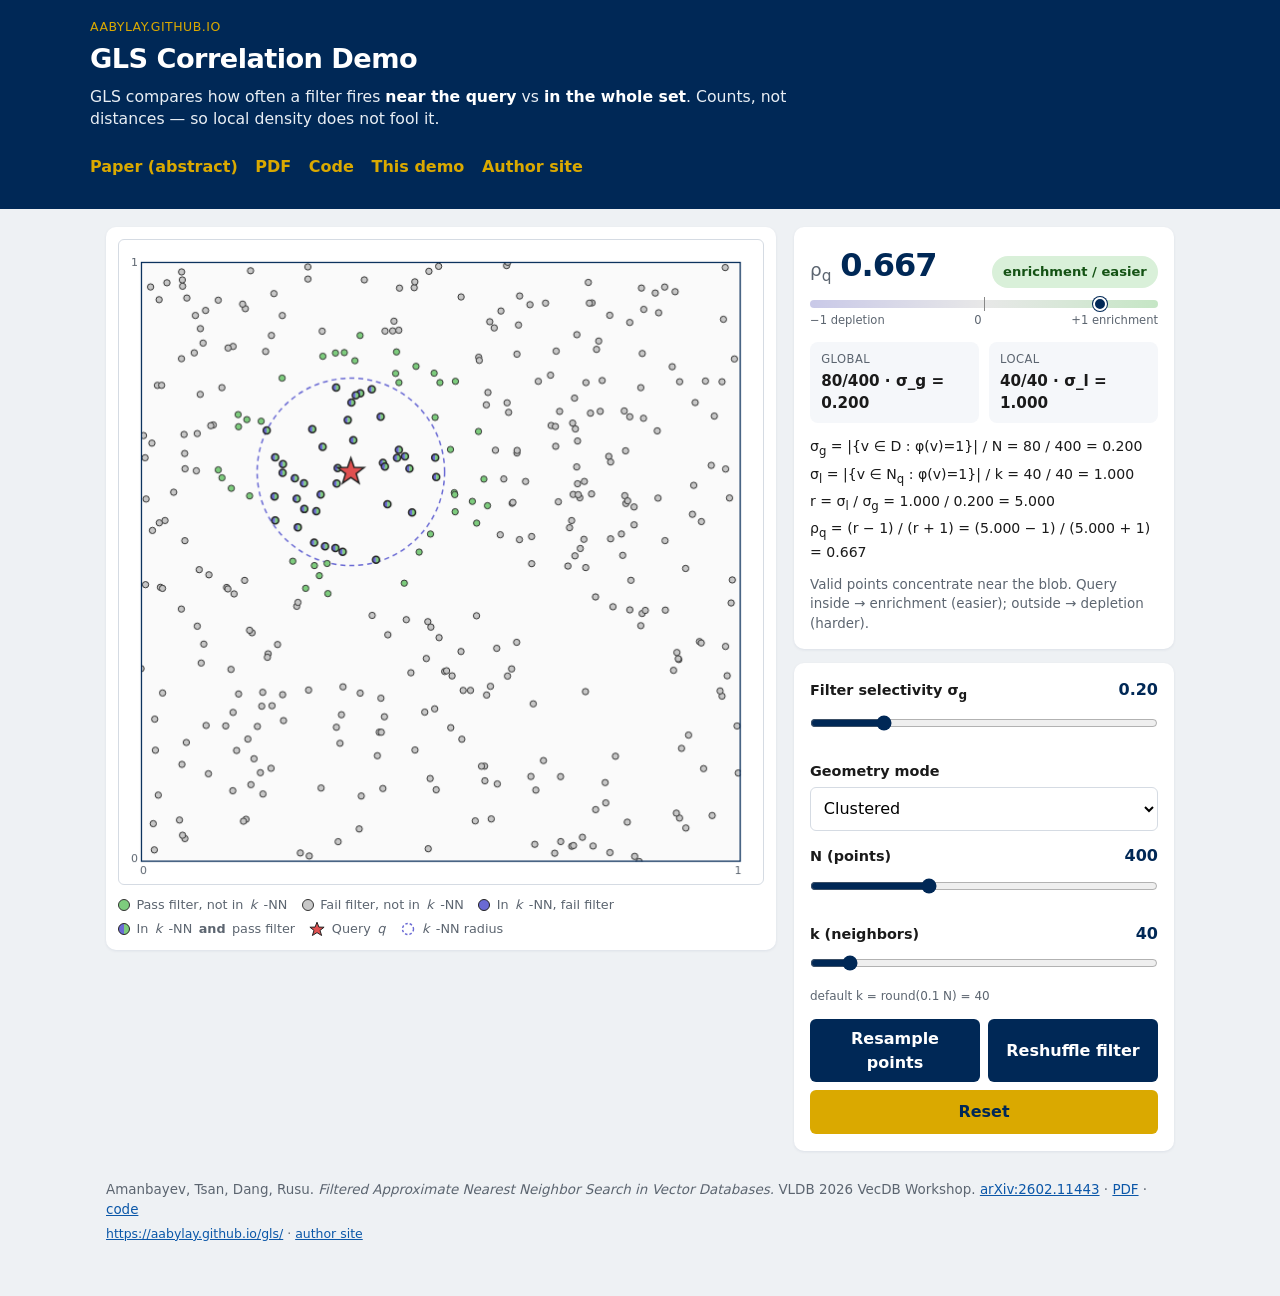
==== gls/index.html @ d36b285b "GLS correlation demo" ====
<!DOCTYPE html>
<html lang="en">
<head>
  <meta charset="UTF-8">
  <meta name="viewport" content="width=device-width, initial-scale=1.0">
  <meta name="theme-color" content="#002856">
  <title>GLS Correlation Demo · Abylay Amanbayev</title>
  <meta name="description" content="Interactive demo of global vs local filter selectivity (GLS) from Filtered Approximate Nearest Neighbor Search in Vector Databases, VLDB 2026 VecDB Workshop.">
  <link rel="icon" type="image/png" href="../user.png">
  <link rel="stylesheet" href="style.css">
</head>
<body>
  <header class="site-header">
    <div class="header-inner">
      <p class="kicker"><a href="https://aabylay.github.io/">aabylay.github.io</a></p>
      <h1>GLS Correlation Demo</h1>
      <p class="lede">
        GLS compares how often a filter fires <strong>near the query</strong> vs <strong>in the whole set</strong>.
        Counts, not distances — so local density does not fool it.
      </p>
      <nav class="header-links" aria-label="Paper and code">
        <a href="https://arxiv.org/abs/2602.11443">Paper (abstract)</a>
        <a href="https://arxiv.org/pdf/2602.11443">PDF</a>
        <a href="https://github.com/aabylay/ANN-benchmark-HQ">Code</a>
        <a href="https://aabylay.github.io/gls/">This demo</a>
        <a href="https://aabylay.github.io/">Author site</a>
      </nav>
    </div>
  </header>

  <main>
    <section class="plot-panel" aria-label="Scatter plot">
      <div class="plot-wrap">
        <canvas id="plot" width="640" height="640" role="img"
          aria-label="Unit square of dataset points, metadata filter, query star, and k-nearest-neighbor radius. Tap or drag to move the query."></canvas>
      </div>
      <ul class="legend" aria-label="Legend">
        <li><span class="swatch" style="background:#7dcc7d;border-color:#333"></span> Pass filter, not in <i>k</i>-NN</li>
        <li><span class="swatch" style="background:#c8c8c8;border-color:#333"></span> Fail filter, not in <i>k</i>-NN</li>
        <li><span class="swatch" style="background:#6a6ad4;border-color:#222"></span> In <i>k</i>-NN, fail filter</li>
        <li><span class="swatch split"></span> In <i>k</i>-NN <strong>and</strong> pass filter</li>
        <li>
          <svg class="swatch-svg" viewBox="0 0 16 16" aria-hidden="true">
            <polygon points="8,1.2 9.9,6.1 15.1,6.2 11,9.4 12.6,14.5 8,11.6 3.4,14.5 5,9.4 0.9,6.2 6.1,6.1"
              fill="#e05050" stroke="#222" stroke-width="1"/>
          </svg>
          Query <i>q</i>
        </li>
        <li>
          <svg class="swatch-svg" viewBox="0 0 16 16" aria-hidden="true">
            <circle cx="8" cy="8" r="5.5" fill="none" stroke="#6a6ad4" stroke-width="1.4" stroke-dasharray="2.5 2"/>
          </svg>
          <i>k</i>-NN radius
        </li>
      </ul>
    </section>

    <section class="side-panel">
      <div class="metrics-card">
        <div class="rho-hero">
          <div class="rho-line">
            <span class="rho-label">ρ<sub>q</sub></span>
            <span class="rho-value" id="rho-value">—</span>
          </div>
          <span class="badge" id="badge" hidden></span>
        </div>
        <div class="rho-meter" aria-hidden="true">
          <div class="rho-meter-track">
            <span class="rho-meter-mid"></span>
            <span class="rho-meter-knob" id="rho-knob"></span>
          </div>
          <div class="rho-meter-labels"><span>−1 depletion</span><span>0</span><span>+1 enrichment</span></div>
        </div>
        <dl class="counts" id="counts">
          <div>
            <dt>Global</dt>
            <dd id="count-g">—</dd>
          </div>
          <div>
            <dt>Local</dt>
            <dd id="count-l">—</dd>
          </div>
        </dl>
        <div class="formulas" id="formulas"></div>
        <p class="finite-k" id="finite-k" hidden></p>
        <p class="mode-hint" id="mode-hint"></p>
      </div>

      <form class="controls" id="controls" autocomplete="off" onsubmit="return false;">
        <div class="control">
          <div class="control-head">
            <label for="sigma">Filter selectivity σ<sub>g</sub></label>
            <span class="control-val" id="sigma-val">0.20</span>
          </div>
          <input type="range" id="sigma" min="0" max="1" step="0.01" value="0.20">
        </div>

        <div class="control">
          <label for="mode">Geometry mode</label>
          <select id="mode">
            <option value="independent">Independent</option>
            <option value="clustered" selected>Clustered</option>
            <option value="gradient">Gradient</option>
          </select>
        </div>

        <div class="control">
          <div class="control-head">
            <label for="n">N (points)</label>
            <span class="control-val" id="n-val">400</span>
          </div>
          <input type="range" id="n" min="100" max="1000" step="50" value="400">
        </div>

        <div class="control">
          <div class="control-head">
            <label for="k">k (neighbors)</label>
            <span class="control-val" id="k-val">40</span>
          </div>
          <input type="range" id="k" min="1" max="400" step="1" value="40">
          <p class="control-note" id="k-note">default k = round(0.1 N) = 40</p>
        </div>

        <div class="btn-row">
          <button type="button" class="btn" id="btn-resample">Resample points</button>
          <button type="button" class="btn" id="btn-reshuffle">Reshuffle filter</button>
          <button type="button" class="btn btn-gold" id="btn-reset">Reset</button>
        </div>
      </form>
    </section>
  </main>

  <footer class="site-footer">
    <p>
      Amanbayev, Tsan, Dang, Rusu.
      <em>Filtered Approximate Nearest Neighbor Search in Vector Databases.</em>
      VLDB 2026 VecDB Workshop.
      <a href="https://arxiv.org/abs/2602.11443">arXiv:2602.11443</a>
      · <a href="https://arxiv.org/pdf/2602.11443">PDF</a>
      · <a href="https://github.com/aabylay/ANN-benchmark-HQ">code</a>
    </p>
    <p class="footer-meta">
      <a href="https://aabylay.github.io/gls/">https://aabylay.github.io/gls/</a>
      · <a href="https://aabylay.github.io/">author site</a>
    </p>
  </footer>

  <noscript>
    <p class="noscript">This demo needs JavaScript (vanilla Canvas, no libraries) to draw the plot and compute GLS.</p>
  </noscript>
  <script src="app.js"></script>
</body>
</html>
---- gls/style.css ----
*,
*::before,
*::after {
  box-sizing: border-box;
}

:root {
  --blue: #002856;
  --gold: #daa900;
  --ink: #1a1a1a;
  --muted: #5c6570;
  --bg: #eef1f4;
  --card: #ffffff;
  --line: #d5dbe3;
  --radius: 10px;
}

html,
body {
  margin: 0;
  padding: 0;
}

body {
  font-family: system-ui, -apple-system, "Segoe UI", Roboto, Ubuntu, "Helvetica Neue", sans-serif;
  color: var(--ink);
  background: var(--bg);
  line-height: 1.45;
}

a {
  color: #0b57a8;
}

a:hover {
  color: var(--blue);
}

.site-header {
  background: var(--blue);
  color: #fff;
  padding: 1.1rem 1rem 1.25rem;
}

.header-inner {
  max-width: 1100px;
  margin: 0 auto;
}

.kicker {
  margin: 0 0 0.2rem;
  font-size: 0.78rem;
  letter-spacing: 0.04em;
  text-transform: uppercase;
}

.kicker a {
  color: var(--gold);
  text-decoration: none;
}

.site-header h1 {
  margin: 0 0 0.45rem;
  font-size: 1.45rem;
  font-weight: 700;
  letter-spacing: -0.02em;
}

.lede {
  margin: 0 0 0.85rem;
  max-width: 46rem;
  font-size: 0.98rem;
  color: #e8eef4;
}

.lede strong {
  color: #fff;
}

.header-links {
  display: flex;
  flex-wrap: wrap;
  gap: 0.15rem 1.1rem;
}

.header-links a {
  color: var(--gold);
  font-weight: 650;
  text-decoration: none;
  padding: 0.4rem 0;
  min-height: 44px;
  display: inline-flex;
  align-items: center;
}

.header-links a:hover {
  text-decoration: underline;
  color: #ffd54a;
}

main {
  max-width: 1100px;
  margin: 0 auto;
  padding: 1rem;
  display: flex;
  flex-direction: column;
  gap: 1rem;
}

.plot-panel,
.metrics-card,
.controls {
  background: var(--card);
  border-radius: var(--radius);
  box-shadow: 0 1px 3px rgba(0, 40, 86, 0.08);
}

.plot-panel {
  padding: 0.75rem;
}

.plot-wrap {
  width: 100%;
}

#plot {
  display: block;
  width: 100%;
  aspect-ratio: 1 / 1;
  touch-action: none;
  user-select: none;
  -webkit-user-select: none;
  -webkit-touch-callout: none;
  cursor: crosshair;
  background: #fff;
  border: 1px solid var(--line);
  border-radius: 6px;
}

.legend {
  list-style: none;
  margin: 0.7rem 0 0;
  padding: 0;
  display: flex;
  flex-wrap: wrap;
  gap: 0.35rem 0.9rem;
  font-size: 0.8rem;
  color: var(--muted);
}

.legend li {
  display: flex;
  align-items: center;
  gap: 0.4rem;
}

.swatch {
  width: 12px;
  height: 12px;
  border-radius: 50%;
  border: 1px solid #333;
  display: inline-block;
  flex-shrink: 0;
}

.swatch.split {
  background: linear-gradient(90deg, #6a6ad4 50%, #7dcc7d 50%);
  border-color: #222;
}

.swatch-svg {
  width: 16px;
  height: 16px;
  flex-shrink: 0;
}

.side-panel {
  display: flex;
  flex-direction: column;
  gap: 0.85rem;
}

.metrics-card {
  padding: 0.95rem 1rem 1rem;
}

.rho-hero {
  display: flex;
  flex-wrap: wrap;
  align-items: baseline;
  justify-content: space-between;
  gap: 0.5rem 1rem;
}

.rho-line {
  display: flex;
  align-items: baseline;
  gap: 0.55rem;
}

.rho-label {
  font-size: 1.15rem;
  color: var(--muted);
}

.rho-value {
  font-variant-numeric: tabular-nums;
  font-size: 2rem;
  font-weight: 750;
  letter-spacing: -0.03em;
  color: var(--blue);
}

.badge {
  display: inline-flex;
  align-items: center;
  font-weight: 700;
  font-size: 0.82rem;
  padding: 0.38rem 0.7rem;
  border-radius: 999px;
  min-height: 32px;
}

.badge.enrich {
  background: #d9f0d9;
  color: #145214;
}

.badge.deplete {
  background: #f8d6d6;
  color: #7a1818;
}

.badge.neutral {
  background: #eceff3;
  color: #333;
}

.rho-meter {
  margin: 0.7rem 0 0.85rem;
}

.rho-meter-track {
  position: relative;
  height: 8px;
  border-radius: 99px;
  background: linear-gradient(90deg, #c9c9e8 0%, #e8e8e8 50%, #c5e6c5 100%);
}

.rho-meter-mid {
  position: absolute;
  left: 50%;
  top: -3px;
  width: 1px;
  height: 14px;
  background: #888;
}

.rho-meter-knob {
  position: absolute;
  top: 50%;
  width: 14px;
  height: 14px;
  margin: -7px 0 0 -7px;
  border-radius: 50%;
  background: var(--blue);
  border: 2px solid #fff;
  box-shadow: 0 0 0 1px var(--blue);
  left: 50%;
}

.rho-meter-knob.is-na {
  display: none;
}

.rho-meter-labels {
  display: flex;
  justify-content: space-between;
  margin-top: 0.25rem;
  font-size: 0.72rem;
  color: var(--muted);
}

.counts {
  display: grid;
  grid-template-columns: 1fr 1fr;
  gap: 0.6rem;
  margin: 0 0 0.85rem;
}

.counts > div {
  background: #f5f7fa;
  border-radius: 8px;
  padding: 0.55rem 0.7rem;
}

.counts dt {
  font-size: 0.72rem;
  text-transform: uppercase;
  letter-spacing: 0.04em;
  color: var(--muted);
}

.counts dd {
  margin: 0.15rem 0 0;
  font-variant-numeric: tabular-nums;
  font-weight: 650;
  font-size: 0.95rem;
}

.formulas {
  font-size: 0.88rem;
  font-variant-numeric: tabular-nums;
  line-height: 1.55;
}

.formulas p {
  margin: 0.2rem 0;
}

.formulas .eq {
  overflow-wrap: anywhere;
}

.finite-k {
  margin: 0.75rem 0 0;
  padding: 0.55rem 0.7rem;
  border-left: 4px solid var(--gold);
  background: #fff8e1;
  font-size: 0.82rem;
  color: #3b3200;
}

.mode-hint {
  margin: 0.7rem 0 0;
  font-size: 0.84rem;
  color: var(--muted);
}

.controls {
  padding: 0.95rem 1rem 1.05rem;
  display: flex;
  flex-direction: column;
  gap: 0.85rem;
}

.control-head {
  display: flex;
  justify-content: space-between;
  align-items: baseline;
  gap: 0.5rem;
}

.control label {
  font-weight: 650;
  font-size: 0.9rem;
}

.control-val {
  font-variant-numeric: tabular-nums;
  color: var(--blue);
  font-weight: 700;
}

.control-note {
  margin: 0.2rem 0 0;
  font-size: 0.75rem;
  color: var(--muted);
}

input[type="range"] {
  width: 100%;
  height: 2rem;
  accent-color: var(--blue);
  margin: 0.15rem 0 0;
}

select {
  width: 100%;
  margin-top: 0.3rem;
  min-height: 44px;
  font: inherit;
  padding: 0.4rem 0.55rem;
  border: 1px solid var(--line);
  border-radius: 6px;
  background: #fff;
}

.btn-row {
  display: flex;
  flex-wrap: wrap;
  gap: 0.5rem;
}

.btn {
  flex: 1 1 8rem;
  min-height: 44px;
  padding: 0.5rem 0.75rem;
  border: none;
  border-radius: 6px;
  background: var(--blue);
  color: #fff;
  font: inherit;
  font-weight: 650;
  cursor: pointer;
}

.btn:active {
  background: #001a38;
}

.btn-gold {
  background: var(--gold);
  color: var(--blue);
}

.btn-gold:active {
  background: #c49600;
}

.site-footer {
  max-width: 1100px;
  margin: 0 auto 1.5rem;
  padding: 0 1rem 1.5rem;
  font-size: 0.84rem;
  color: var(--muted);
}

.site-footer p {
  margin: 0.35rem 0;
}

.footer-meta {
  font-size: 0.78rem;
}

.noscript {
  margin: 1rem;
  padding: 0.75rem;
  background: #fff8e1;
}

@media (min-width: 880px) {
  .site-header h1 {
    font-size: 1.7rem;
  }

  main {
    display: grid;
    grid-template-columns: minmax(0, 1fr) minmax(300px, 380px);
    align-items: start;
    gap: 1rem 1.15rem;
    padding: 1.15rem 1rem 1.5rem;
  }

  .plot-panel {
    position: sticky;
    top: 0.75rem;
  }
}
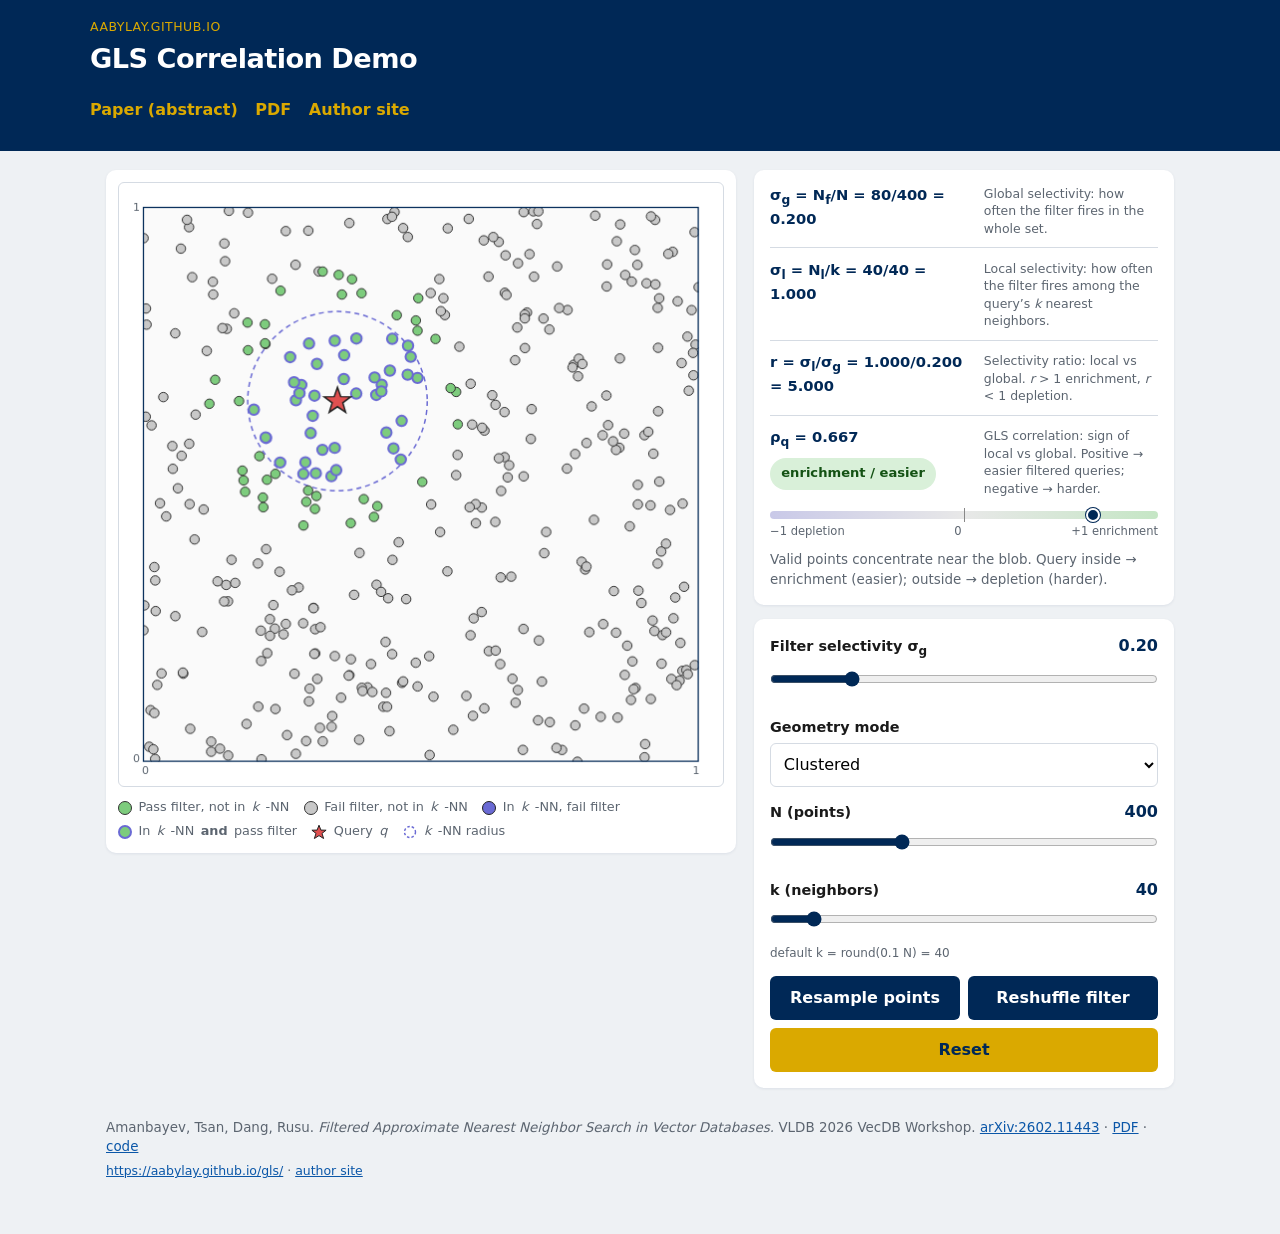
==== commit 09451b21: "GLS correlation demo - small fixes" ====
--- a/gls/index.html
+++ b/gls/index.html
@@ -14,15 +14,9 @@
     <div class="header-inner">
       <p class="kicker"><a href="https://aabylay.github.io/">aabylay.github.io</a></p>
       <h1>GLS Correlation Demo</h1>
-      <p class="lede">
-        GLS compares how often a filter fires <strong>near the query</strong> vs <strong>in the whole set</strong>.
-        Counts, not distances — so local density does not fool it.
-      </p>
       <nav class="header-links" aria-label="Paper and code">
         <a href="https://arxiv.org/abs/2602.11443">Paper (abstract)</a>
         <a href="https://arxiv.org/pdf/2602.11443">PDF</a>
-        <a href="https://github.com/aabylay/ANN-benchmark-HQ">Code</a>
-        <a href="https://aabylay.github.io/gls/">This demo</a>
         <a href="https://aabylay.github.io/">Author site</a>
       </nav>
     </div>
@@ -38,7 +32,7 @@
         <li><span class="swatch" style="background:#7dcc7d;border-color:#333"></span> Pass filter, not in <i>k</i>-NN</li>
         <li><span class="swatch" style="background:#c8c8c8;border-color:#333"></span> Fail filter, not in <i>k</i>-NN</li>
         <li><span class="swatch" style="background:#6a6ad4;border-color:#222"></span> In <i>k</i>-NN, fail filter</li>
-        <li><span class="swatch split"></span> In <i>k</i>-NN <strong>and</strong> pass filter</li>
+        <li><span class="swatch knn-pass"></span> In <i>k</i>-NN <strong>and</strong> pass filter</li>
         <li>
           <svg class="swatch-svg" viewBox="0 0 16 16" aria-hidden="true">
             <polygon points="8,1.2 9.9,6.1 15.1,6.2 11,9.4 12.6,14.5 8,11.6 3.4,14.5 5,9.4 0.9,6.2 6.1,6.1"
@@ -57,12 +51,26 @@
 
     <section class="side-panel">
       <div class="metrics-card">
-        <div class="rho-hero">
-          <div class="rho-line">
-            <span class="rho-label">ρ<sub>q</sub></span>
-            <span class="rho-value" id="rho-value">—</span>
+        <div class="terms" id="terms">
+          <div class="term">
+            <div class="term-eq" id="term-g">—</div>
+            <p class="term-ex">Global selectivity: how often the filter fires in the whole set.</p>
           </div>
-          <span class="badge" id="badge" hidden></span>
+          <div class="term">
+            <div class="term-eq" id="term-l">—</div>
+            <p class="term-ex">Local selectivity: how often the filter fires among the query’s <i>k</i> nearest neighbors.</p>
+          </div>
+          <div class="term">
+            <div class="term-eq" id="term-r">—</div>
+            <p class="term-ex">Selectivity ratio: local vs global. <i>r</i> &gt; 1 enrichment, <i>r</i> &lt; 1 depletion.</p>
+          </div>
+          <div class="term">
+            <div class="term-eq term-eq-rho">
+              <span id="term-rho">—</span>
+              <span class="badge" id="badge" hidden></span>
+            </div>
+            <p class="term-ex">GLS correlation: sign of local vs global. Positive → easier filtered queries; negative → harder.</p>
+          </div>
         </div>
         <div class="rho-meter" aria-hidden="true">
           <div class="rho-meter-track">
@@ -71,17 +79,6 @@
           </div>
           <div class="rho-meter-labels"><span>−1 depletion</span><span>0</span><span>+1 enrichment</span></div>
         </div>
-        <dl class="counts" id="counts">
-          <div>
-            <dt>Global</dt>
-            <dd id="count-g">—</dd>
-          </div>
-          <div>
-            <dt>Local</dt>
-            <dd id="count-l">—</dd>
-          </div>
-        </dl>
-        <div class="formulas" id="formulas"></div>
         <p class="finite-k" id="finite-k" hidden></p>
         <p class="mode-hint" id="mode-hint"></p>
       </div>
--- a/gls/style.css
+++ b/gls/style.css
@@ -60,21 +60,10 @@
 }
 
 .site-header h1 {
-  margin: 0 0 0.45rem;
+  margin: 0 0 0.55rem;
   font-size: 1.45rem;
   font-weight: 700;
   letter-spacing: -0.02em;
-}
-
-.lede {
-  margin: 0 0 0.85rem;
-  max-width: 46rem;
-  font-size: 0.98rem;
-  color: #e8eef4;
-}
-
-.lede strong {
-  color: #fff;
 }
 
 .header-links {
@@ -155,17 +144,17 @@
 }
 
 .swatch {
-  width: 12px;
-  height: 12px;
+  width: 14px;
+  height: 14px;
   border-radius: 50%;
   border: 1px solid #333;
   display: inline-block;
   flex-shrink: 0;
 }
 
-.swatch.split {
-  background: linear-gradient(90deg, #6a6ad4 50%, #7dcc7d 50%);
-  border-color: #222;
+.swatch.knn-pass {
+  background: #7dcc7d;
+  border: 2.5px solid #6a6ad4;
 }
 
 .swatch-svg {
@@ -184,31 +173,47 @@
   padding: 0.95rem 1rem 1rem;
 }
 
-.rho-hero {
+.terms {
+  display: flex;
+  flex-direction: column;
+  gap: 0.7rem;
+}
+
+.term {
+  display: grid;
+  grid-template-columns: minmax(0, 1.15fr) minmax(0, 1fr);
+  gap: 0.55rem 0.85rem;
+  align-items: start;
+  padding-bottom: 0.65rem;
+  border-bottom: 1px solid var(--line);
+}
+
+.term:last-of-type {
+  border-bottom: none;
+  padding-bottom: 0;
+}
+
+.term-eq {
+  font-variant-numeric: tabular-nums;
+  font-weight: 650;
+  font-size: 0.92rem;
+  color: var(--blue);
+  line-height: 1.4;
+  overflow-wrap: anywhere;
+}
+
+.term-eq-rho {
   display: flex;
   flex-wrap: wrap;
-  align-items: baseline;
-  justify-content: space-between;
-  gap: 0.5rem 1rem;
-}
-
-.rho-line {
-  display: flex;
-  align-items: baseline;
-  gap: 0.55rem;
-}
-
-.rho-label {
-  font-size: 1.15rem;
-  color: var(--muted);
-}
-
-.rho-value {
-  font-variant-numeric: tabular-nums;
-  font-size: 2rem;
-  font-weight: 750;
-  letter-spacing: -0.03em;
-  color: var(--blue);
+  align-items: center;
+  gap: 0.4rem 0.55rem;
+}
+
+.term-ex {
+  margin: 0;
+  font-size: 0.78rem;
+  color: var(--muted);
+  line-height: 1.4;
 }
 
 .badge {
@@ -237,7 +242,7 @@
 }
 
 .rho-meter {
-  margin: 0.7rem 0 0.85rem;
+  margin: 0.85rem 0 0;
 }
 
 .rho-meter-track {
@@ -281,47 +286,6 @@
   color: var(--muted);
 }
 
-.counts {
-  display: grid;
-  grid-template-columns: 1fr 1fr;
-  gap: 0.6rem;
-  margin: 0 0 0.85rem;
-}
-
-.counts > div {
-  background: #f5f7fa;
-  border-radius: 8px;
-  padding: 0.55rem 0.7rem;
-}
-
-.counts dt {
-  font-size: 0.72rem;
-  text-transform: uppercase;
-  letter-spacing: 0.04em;
-  color: var(--muted);
-}
-
-.counts dd {
-  margin: 0.15rem 0 0;
-  font-variant-numeric: tabular-nums;
-  font-weight: 650;
-  font-size: 0.95rem;
-}
-
-.formulas {
-  font-size: 0.88rem;
-  font-variant-numeric: tabular-nums;
-  line-height: 1.55;
-}
-
-.formulas p {
-  margin: 0.2rem 0;
-}
-
-.formulas .eq {
-  overflow-wrap: anywhere;
-}
-
 .finite-k {
   margin: 0.75rem 0 0;
   padding: 0.55rem 0.7rem;
@@ -440,6 +404,13 @@
   background: #fff8e1;
 }
 
+@media (max-width: 520px) {
+  .term {
+    grid-template-columns: 1fr;
+    gap: 0.25rem;
+  }
+}
+
 @media (min-width: 880px) {
   .site-header h1 {
     font-size: 1.7rem;
@@ -447,7 +418,7 @@
 
   main {
     display: grid;
-    grid-template-columns: minmax(0, 1fr) minmax(300px, 380px);
+    grid-template-columns: minmax(0, 1fr) minmax(300px, 420px);
     align-items: start;
     gap: 1rem 1.15rem;
     padding: 1.15rem 1rem 1.5rem;
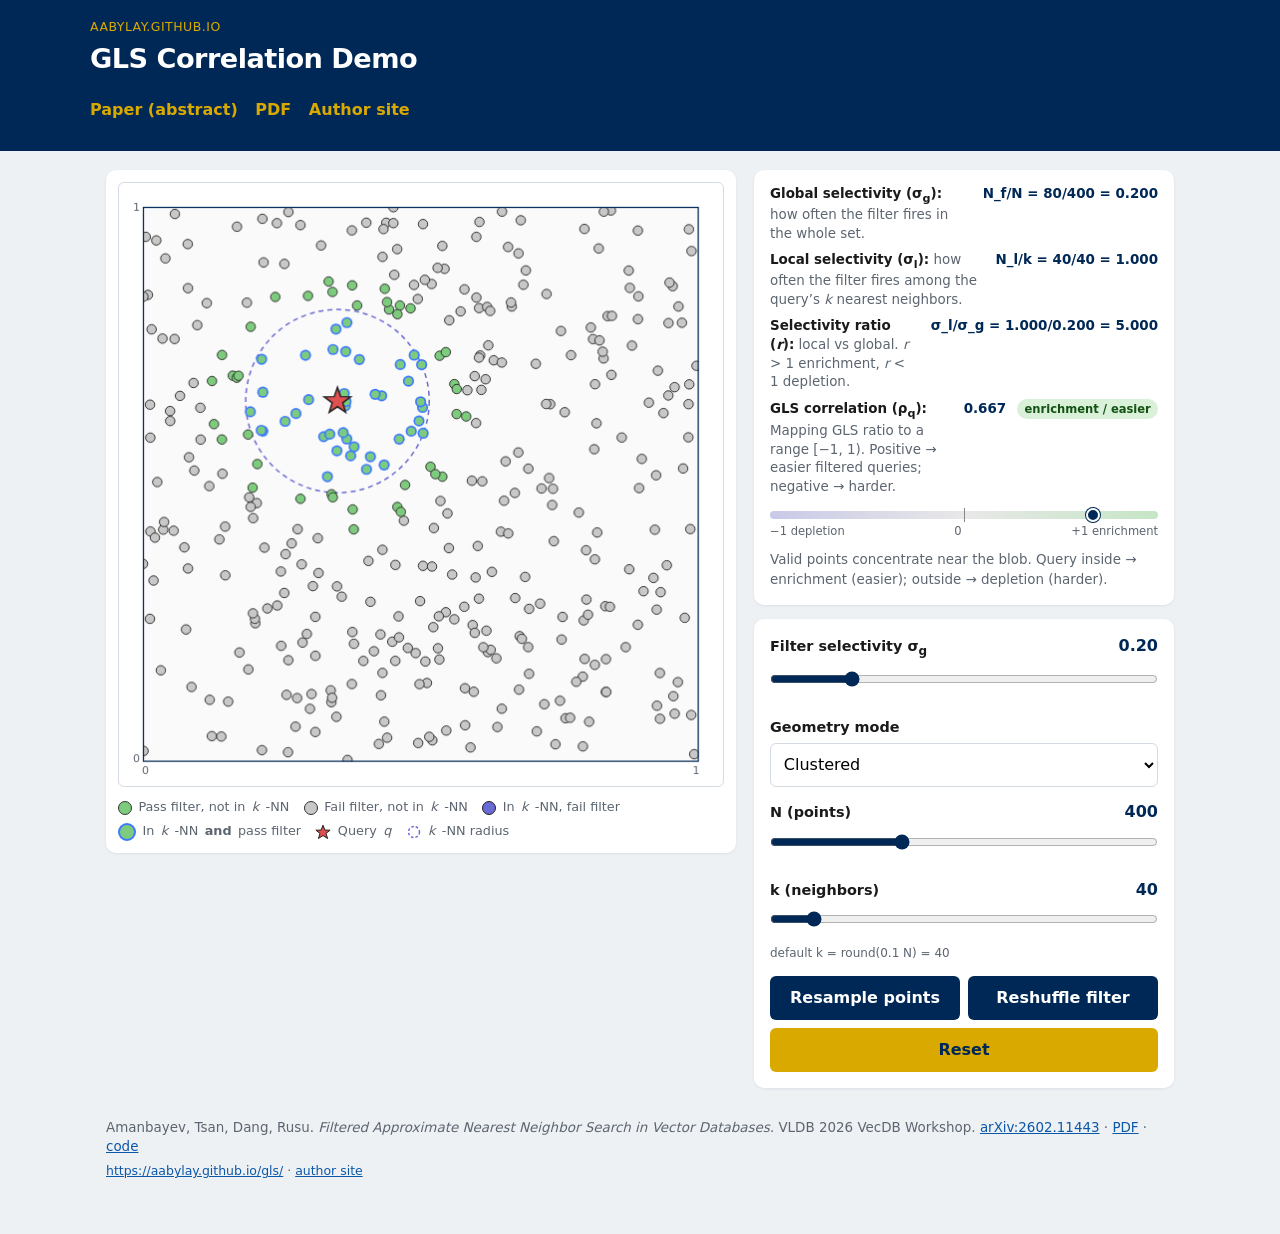
==== commit 73be2c27: "GLS correlation demo - small fixes v2" ====
--- a/gls/index.html
+++ b/gls/index.html
@@ -7,7 +7,7 @@
   <title>GLS Correlation Demo · Abylay Amanbayev</title>
   <meta name="description" content="Interactive demo of global vs local filter selectivity (GLS) from Filtered Approximate Nearest Neighbor Search in Vector Databases, VLDB 2026 VecDB Workshop.">
   <link rel="icon" type="image/png" href="../user.png">
-  <link rel="stylesheet" href="style.css">
+  <link rel="stylesheet" href="style.css?v=4">
 </head>
 <body>
   <header class="site-header">
@@ -32,7 +32,7 @@
         <li><span class="swatch" style="background:#7dcc7d;border-color:#333"></span> Pass filter, not in <i>k</i>-NN</li>
         <li><span class="swatch" style="background:#c8c8c8;border-color:#333"></span> Fail filter, not in <i>k</i>-NN</li>
         <li><span class="swatch" style="background:#6a6ad4;border-color:#222"></span> In <i>k</i>-NN, fail filter</li>
-        <li><span class="swatch knn-pass"></span> In <i>k</i>-NN <strong>and</strong> pass filter</li>
+        <li><span class="swatch knn-pass" style="background:#7dcc7d;border:2.5px solid #3d7aff"></span> In <i>k</i>-NN <strong>and</strong> pass filter</li>
         <li>
           <svg class="swatch-svg" viewBox="0 0 16 16" aria-hidden="true">
             <polygon points="8,1.2 9.9,6.1 15.1,6.2 11,9.4 12.6,14.5 8,11.6 3.4,14.5 5,9.4 0.9,6.2 6.1,6.1"
@@ -52,25 +52,25 @@
     <section class="side-panel">
       <div class="metrics-card">
         <div class="terms" id="terms">
-          <div class="term">
-            <div class="term-eq" id="term-g">—</div>
-            <p class="term-ex">Global selectivity: how often the filter fires in the whole set.</p>
-          </div>
-          <div class="term">
-            <div class="term-eq" id="term-l">—</div>
-            <p class="term-ex">Local selectivity: how often the filter fires among the query’s <i>k</i> nearest neighbors.</p>
-          </div>
-          <div class="term">
-            <div class="term-eq" id="term-r">—</div>
-            <p class="term-ex">Selectivity ratio: local vs global. <i>r</i> &gt; 1 enrichment, <i>r</i> &lt; 1 depletion.</p>
-          </div>
-          <div class="term">
-            <div class="term-eq term-eq-rho">
-              <span id="term-rho">—</span>
+          <p class="term">
+            <span class="term-ex"><strong>Global selectivity (σ<sub>g</sub>):</strong> how often the filter fires in the whole set.</span>
+            <span class="term-val" id="term-g"></span>
+          </p>
+          <p class="term">
+            <span class="term-ex"><strong>Local selectivity (σ<sub>l</sub>):</strong> how often the filter fires among the query’s <i>k</i> nearest neighbors.</span>
+            <span class="term-val" id="term-l"></span>
+          </p>
+          <p class="term">
+            <span class="term-ex"><strong>Selectivity ratio (<i>r</i>):</strong> local vs global. <i>r</i> &gt; 1 enrichment, <i>r</i> &lt; 1 depletion.</span>
+            <span class="term-val" id="term-r"></span>
+          </p>
+          <p class="term">
+            <span class="term-ex"><strong>GLS correlation (ρ<sub>q</sub>):</strong> Mapping GLS ratio to a range [−1, 1). Positive → easier filtered queries; negative → harder.</span>
+            <span class="term-val-wrap">
+              <span class="term-val" id="term-rho"></span>
               <span class="badge" id="badge" hidden></span>
-            </div>
-            <p class="term-ex">GLS correlation: sign of local vs global. Positive → easier filtered queries; negative → harder.</p>
-          </div>
+            </span>
+          </p>
         </div>
         <div class="rho-meter" aria-hidden="true">
           <div class="rho-meter-track">
@@ -145,6 +145,6 @@
   <noscript>
     <p class="noscript">This demo needs JavaScript (vanilla Canvas, no libraries) to draw the plot and compute GLS.</p>
   </noscript>
-  <script src="app.js"></script>
+  <script src="app.js?v=4"></script>
 </body>
 </html>
--- a/gls/style.css
+++ b/gls/style.css
@@ -154,7 +154,8 @@
 
 .swatch.knn-pass {
   background: #7dcc7d;
-  border: 2.5px solid #6a6ad4;
+  border: 2.5px solid #3d7aff;
+  box-sizing: content-box;
 }
 
 .swatch-svg {
@@ -176,44 +177,52 @@
 .terms {
   display: flex;
   flex-direction: column;
-  gap: 0.7rem;
+  gap: 0.45rem;
 }
 
 .term {
-  display: grid;
-  grid-template-columns: minmax(0, 1.15fr) minmax(0, 1fr);
-  gap: 0.55rem 0.85rem;
-  align-items: start;
-  padding-bottom: 0.65rem;
-  border-bottom: 1px solid var(--line);
-}
-
-.term:last-of-type {
-  border-bottom: none;
-  padding-bottom: 0;
-}
-
-.term-eq {
+  display: flex;
+  align-items: baseline;
+  justify-content: space-between;
+  gap: 0.65rem 0.85rem;
+  margin: 0;
+  font-size: 0.84rem;
+  color: var(--muted);
+  line-height: 1.4;
+}
+
+.term-ex {
+  flex: 1 1 auto;
+  min-width: 0;
+}
+
+.term strong {
+  color: var(--ink);
+  font-weight: 700;
+}
+
+.term-val-wrap {
+  display: inline-flex;
+  flex-shrink: 0;
+  align-items: baseline;
+  gap: 0.35rem;
+}
+
+.term-val {
+  flex-shrink: 0;
   font-variant-numeric: tabular-nums;
   font-weight: 650;
-  font-size: 0.92rem;
   color: var(--blue);
-  line-height: 1.4;
-  overflow-wrap: anywhere;
-}
-
-.term-eq-rho {
-  display: flex;
-  flex-wrap: wrap;
-  align-items: center;
-  gap: 0.4rem 0.55rem;
-}
-
-.term-ex {
-  margin: 0;
-  font-size: 0.78rem;
-  color: var(--muted);
-  line-height: 1.4;
+  white-space: nowrap;
+  text-align: right;
+}
+
+.term .badge {
+  margin-left: 0.35rem;
+  vertical-align: middle;
+  min-height: 0;
+  padding: 0.12rem 0.45rem;
+  font-size: 0.72rem;
 }
 
 .badge {
@@ -404,13 +413,6 @@
   background: #fff8e1;
 }
 
-@media (max-width: 520px) {
-  .term {
-    grid-template-columns: 1fr;
-    gap: 0.25rem;
-  }
-}
-
 @media (min-width: 880px) {
   .site-header h1 {
     font-size: 1.7rem;
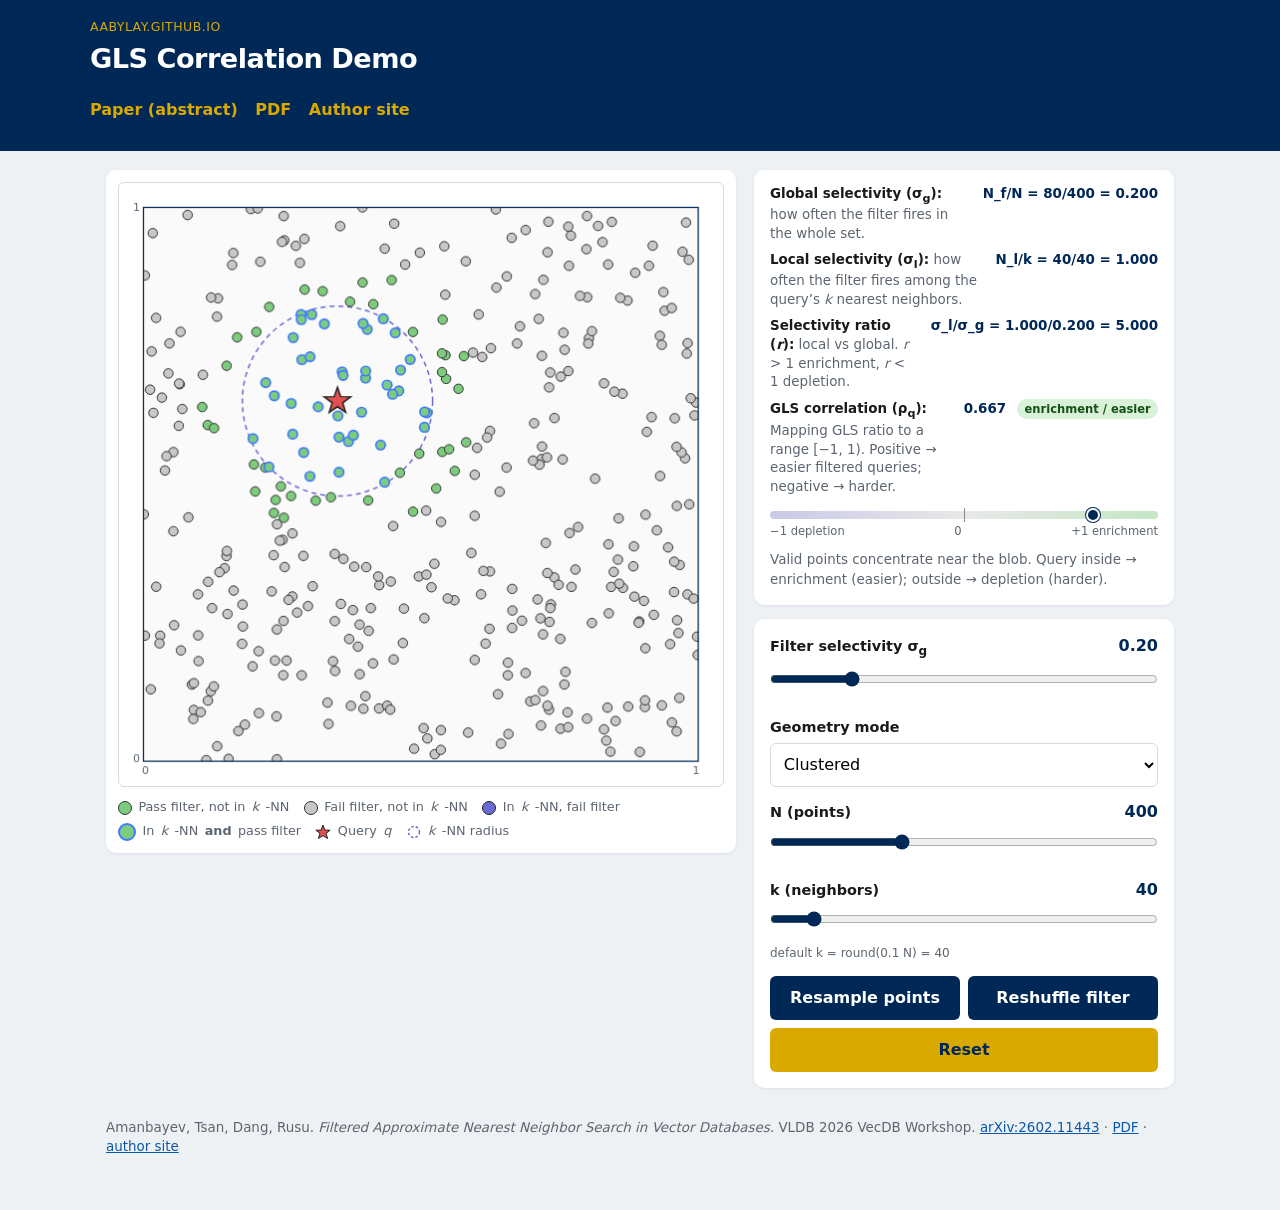
==== commit a3de37f2: "GLS correlation demo - small fixes v3" ====
--- a/gls/index.html
+++ b/gls/index.html
@@ -134,10 +134,6 @@
       VLDB 2026 VecDB Workshop.
       <a href="https://arxiv.org/abs/2602.11443">arXiv:2602.11443</a>
       · <a href="https://arxiv.org/pdf/2602.11443">PDF</a>
-      · <a href="https://github.com/aabylay/ANN-benchmark-HQ">code</a>
-    </p>
-    <p class="footer-meta">
-      <a href="https://aabylay.github.io/gls/">https://aabylay.github.io/gls/</a>
       · <a href="https://aabylay.github.io/">author site</a>
     </p>
   </footer>
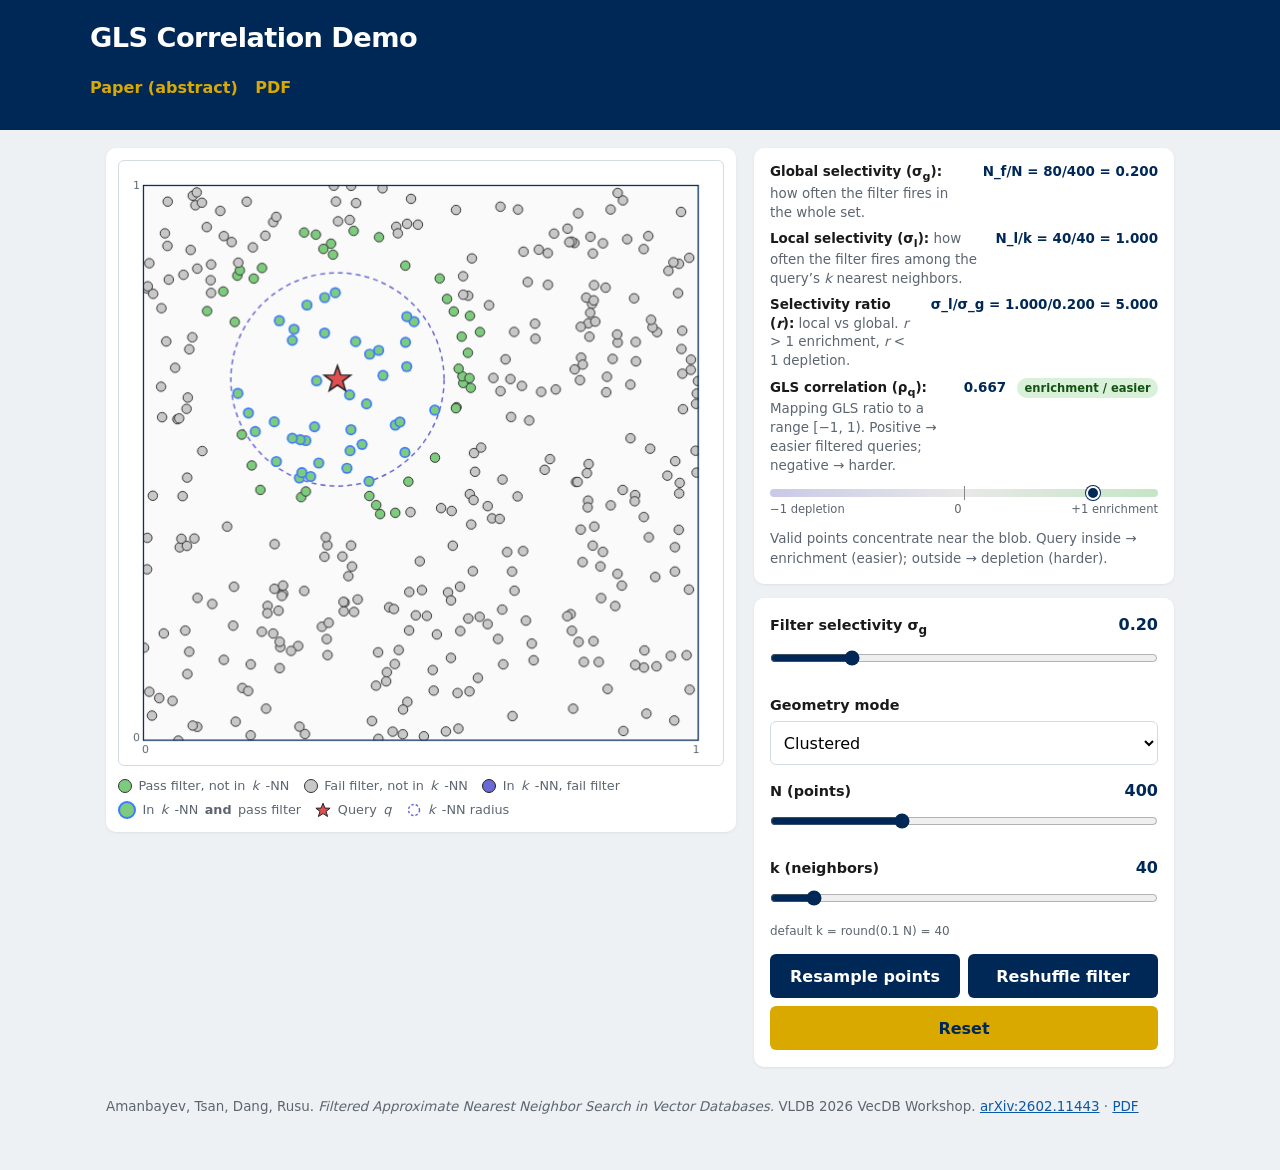
==== commit d85442c6: "Changed refs" ====
--- a/gls/index.html
+++ b/gls/index.html
@@ -4,7 +4,7 @@
   <meta charset="UTF-8">
   <meta name="viewport" content="width=device-width, initial-scale=1.0">
   <meta name="theme-color" content="#002856">
-  <title>GLS Correlation Demo · Abylay Amanbayev</title>
+  <title>GLS Correlation Demo</title>
   <meta name="description" content="Interactive demo of global vs local filter selectivity (GLS) from Filtered Approximate Nearest Neighbor Search in Vector Databases, VLDB 2026 VecDB Workshop.">
   <link rel="icon" type="image/png" href="../user.png">
   <link rel="stylesheet" href="style.css?v=4">
@@ -12,12 +12,10 @@
 <body>
   <header class="site-header">
     <div class="header-inner">
-      <p class="kicker"><a href="https://aabylay.github.io/">aabylay.github.io</a></p>
       <h1>GLS Correlation Demo</h1>
       <nav class="header-links" aria-label="Paper and code">
         <a href="https://arxiv.org/abs/2602.11443">Paper (abstract)</a>
         <a href="https://arxiv.org/pdf/2602.11443">PDF</a>
-        <a href="https://aabylay.github.io/">Author site</a>
       </nav>
     </div>
   </header>
@@ -134,7 +132,6 @@
       VLDB 2026 VecDB Workshop.
       <a href="https://arxiv.org/abs/2602.11443">arXiv:2602.11443</a>
       · <a href="https://arxiv.org/pdf/2602.11443">PDF</a>
-      · <a href="https://aabylay.github.io/">author site</a>
     </p>
   </footer>
 
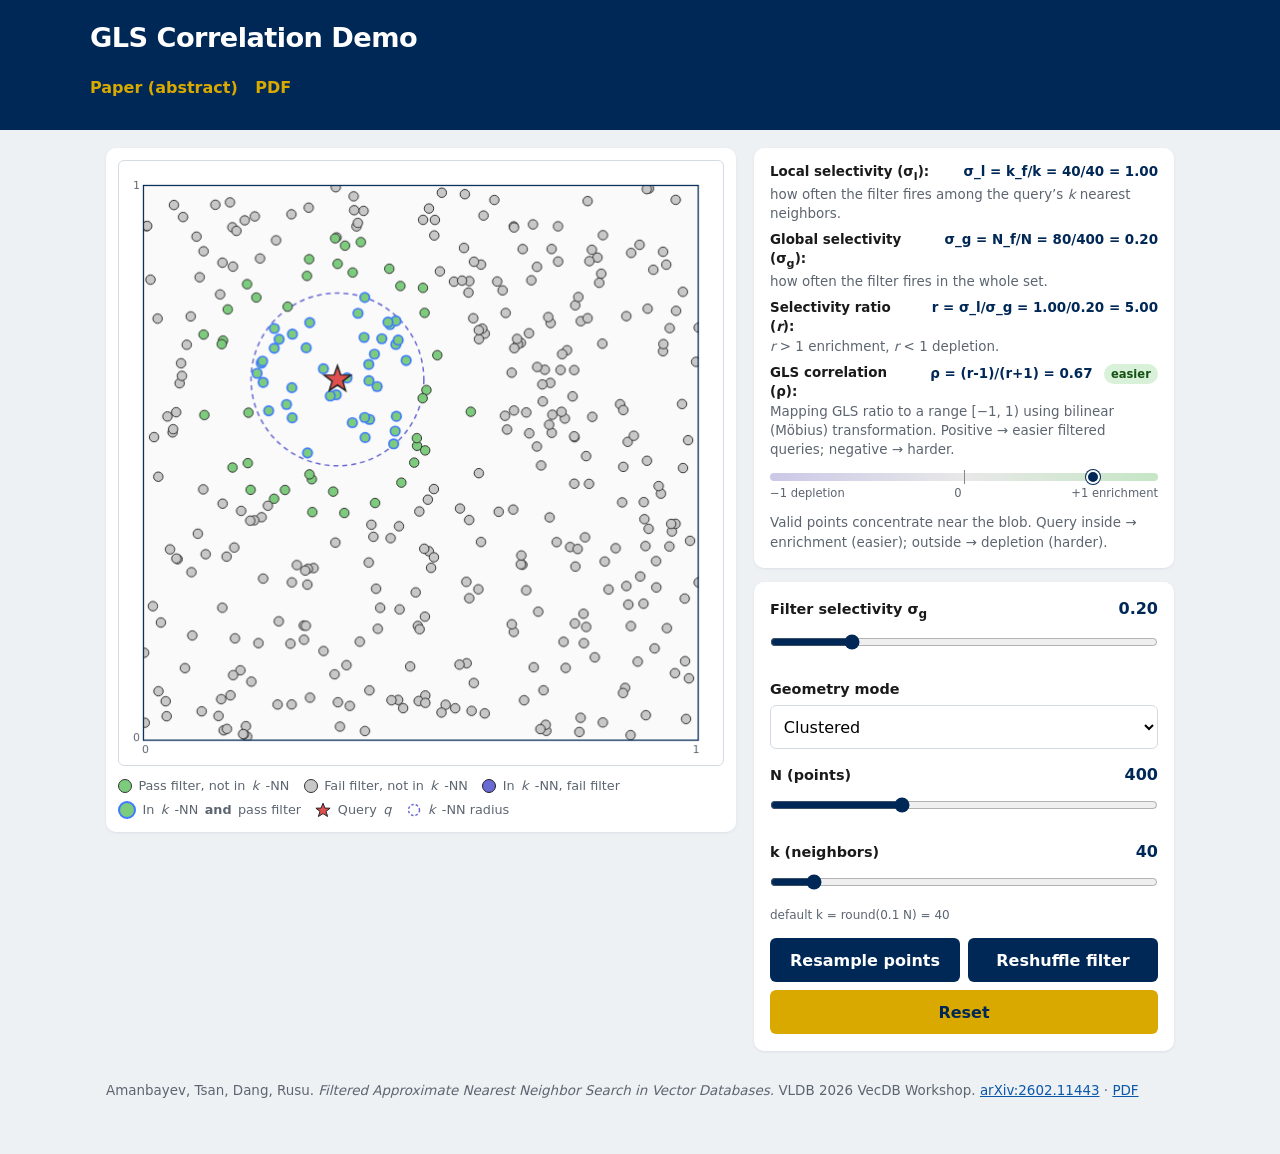
==== commit 485375ee: "minor fixes for final release" ====
--- a/gls/index.html
+++ b/gls/index.html
@@ -7,7 +7,7 @@
   <title>GLS Correlation Demo</title>
   <meta name="description" content="Interactive demo of global vs local filter selectivity (GLS) from Filtered Approximate Nearest Neighbor Search in Vector Databases, VLDB 2026 VecDB Workshop.">
   <link rel="icon" type="image/png" href="../user.png">
-  <link rel="stylesheet" href="style.css?v=4">
+  <link rel="stylesheet" href="style.css?v=5">
 </head>
 <body>
   <header class="site-header">
@@ -50,25 +50,29 @@
     <section class="side-panel">
       <div class="metrics-card">
         <div class="terms" id="terms">
-          <p class="term">
-            <span class="term-ex"><strong>Global selectivity (σ<sub>g</sub>):</strong> how often the filter fires in the whole set.</span>
+          <div class="term">
+            <span class="term-label"><strong>Local selectivity (σ<sub>l</sub>):</strong></span>
+            <span class="term-val" id="term-l"></span>
+            <span class="term-ex">how often the filter fires among the query’s <i>k</i> nearest neighbors.</span>
+          </div>
+          <div class="term">
+            <span class="term-label"><strong>Global selectivity (σ<sub>g</sub>):</strong></span>
             <span class="term-val" id="term-g"></span>
-          </p>
-          <p class="term">
-            <span class="term-ex"><strong>Local selectivity (σ<sub>l</sub>):</strong> how often the filter fires among the query’s <i>k</i> nearest neighbors.</span>
-            <span class="term-val" id="term-l"></span>
-          </p>
-          <p class="term">
-            <span class="term-ex"><strong>Selectivity ratio (<i>r</i>):</strong> local vs global. <i>r</i> &gt; 1 enrichment, <i>r</i> &lt; 1 depletion.</span>
+            <span class="term-ex">how often the filter fires in the whole set.</span>
+          </div>
+          <div class="term">
+            <span class="term-label"><strong>Selectivity ratio (<i>r</i>):</strong></span>
             <span class="term-val" id="term-r"></span>
-          </p>
-          <p class="term">
-            <span class="term-ex"><strong>GLS correlation (ρ<sub>q</sub>):</strong> Mapping GLS ratio to a range [−1, 1). Positive → easier filtered queries; negative → harder.</span>
+            <span class="term-ex"><i>r</i> &gt; 1 enrichment, <i>r</i> &lt; 1 depletion.</span>
+          </div>
+          <div class="term">
+            <span class="term-label"><strong>GLS correlation (ρ):</strong></span>
             <span class="term-val-wrap">
               <span class="term-val" id="term-rho"></span>
               <span class="badge" id="badge" hidden></span>
             </span>
-          </p>
+            <span class="term-ex">Mapping GLS ratio to a range [−1, 1) using bilinear (Möbius) transformation. Positive → easier filtered queries; negative → harder.</span>
+          </div>
         </div>
         <div class="rho-meter" aria-hidden="true">
           <div class="rho-meter-track">
@@ -138,6 +142,6 @@
   <noscript>
     <p class="noscript">This demo needs JavaScript (vanilla Canvas, no libraries) to draw the plot and compute GLS.</p>
   </noscript>
-  <script src="app.js?v=4"></script>
+  <script src="app.js?v=5"></script>
 </body>
 </html>
--- a/gls/style.css
+++ b/gls/style.css
@@ -181,19 +181,23 @@
 }
 
 .term {
-  display: flex;
-  align-items: baseline;
-  justify-content: space-between;
-  gap: 0.65rem 0.85rem;
+  display: grid;
+  grid-template-columns: 1fr auto;
+  column-gap: 0.85rem;
+  row-gap: 0.1rem;
   margin: 0;
   font-size: 0.84rem;
   color: var(--muted);
   line-height: 1.4;
 }
 
+.term-label {
+  color: var(--ink);
+}
+
 .term-ex {
-  flex: 1 1 auto;
-  min-width: 0;
+  grid-column: 1 / -1;
+  display: block;
 }
 
 .term strong {
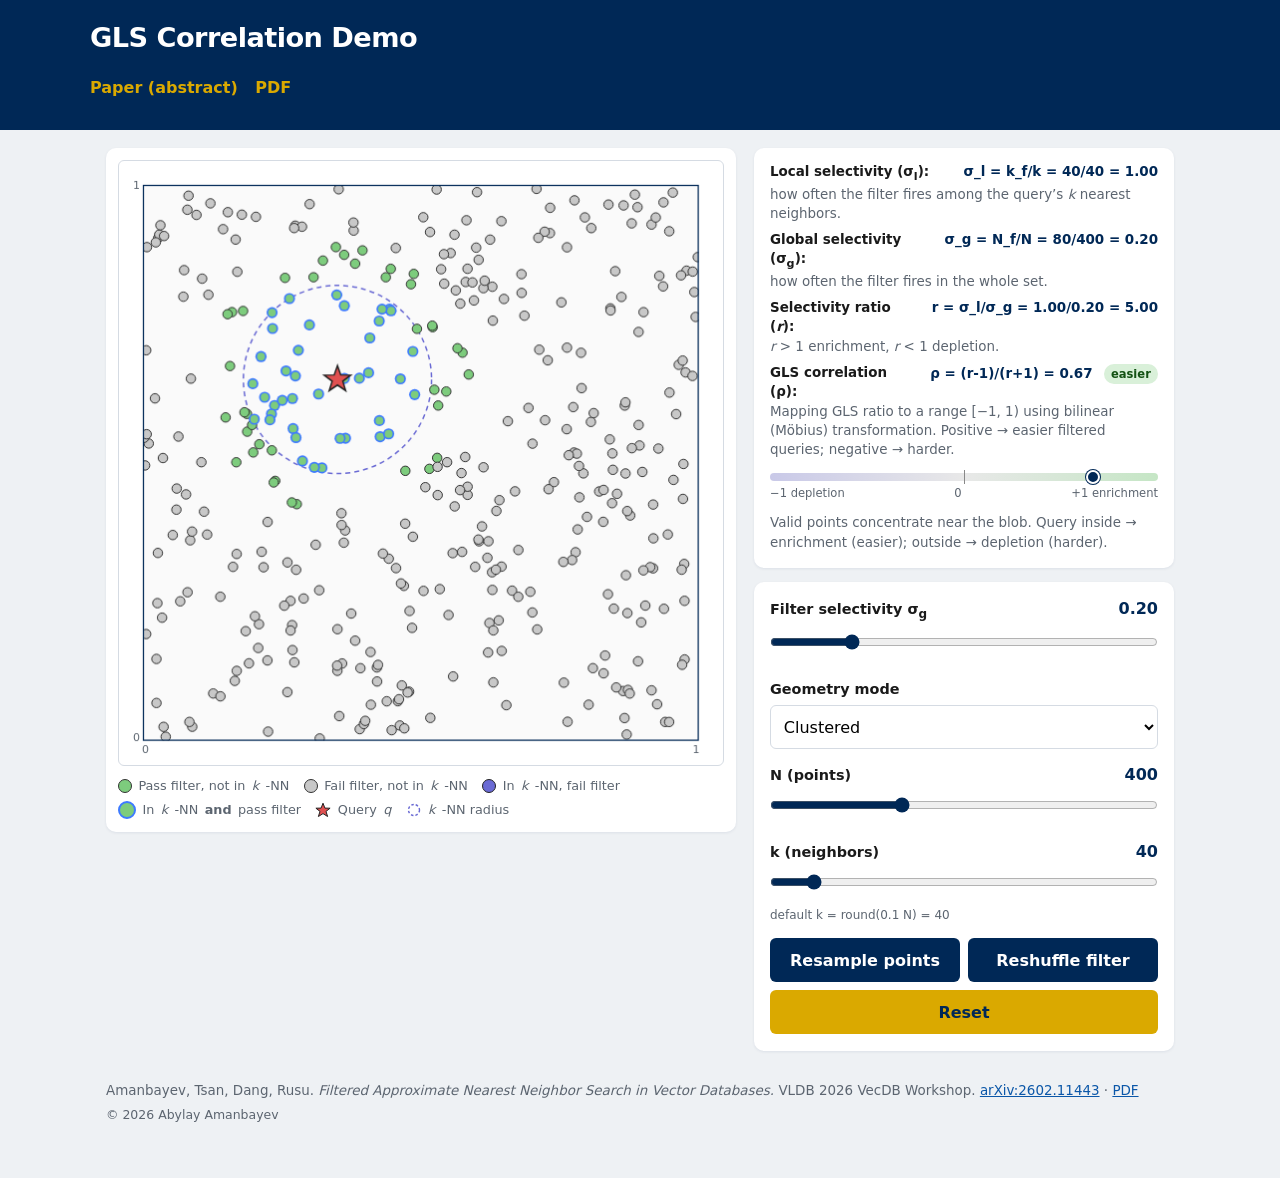
==== commit 50377718: "minor fixes copyright added" ====
--- a/gls/index.html
+++ b/gls/index.html
@@ -137,6 +137,7 @@
       <a href="https://arxiv.org/abs/2602.11443">arXiv:2602.11443</a>
       · <a href="https://arxiv.org/pdf/2602.11443">PDF</a>
     </p>
+    <p class="copyright">© 2026 Abylay Amanbayev</p>
   </footer>
 
   <noscript>
--- a/gls/style.css
+++ b/gls/style.css
@@ -411,6 +411,11 @@
   font-size: 0.78rem;
 }
 
+.copyright {
+  font-size: 0.78rem;
+  color: var(--muted);
+}
+
 .noscript {
   margin: 1rem;
   padding: 0.75rem;
